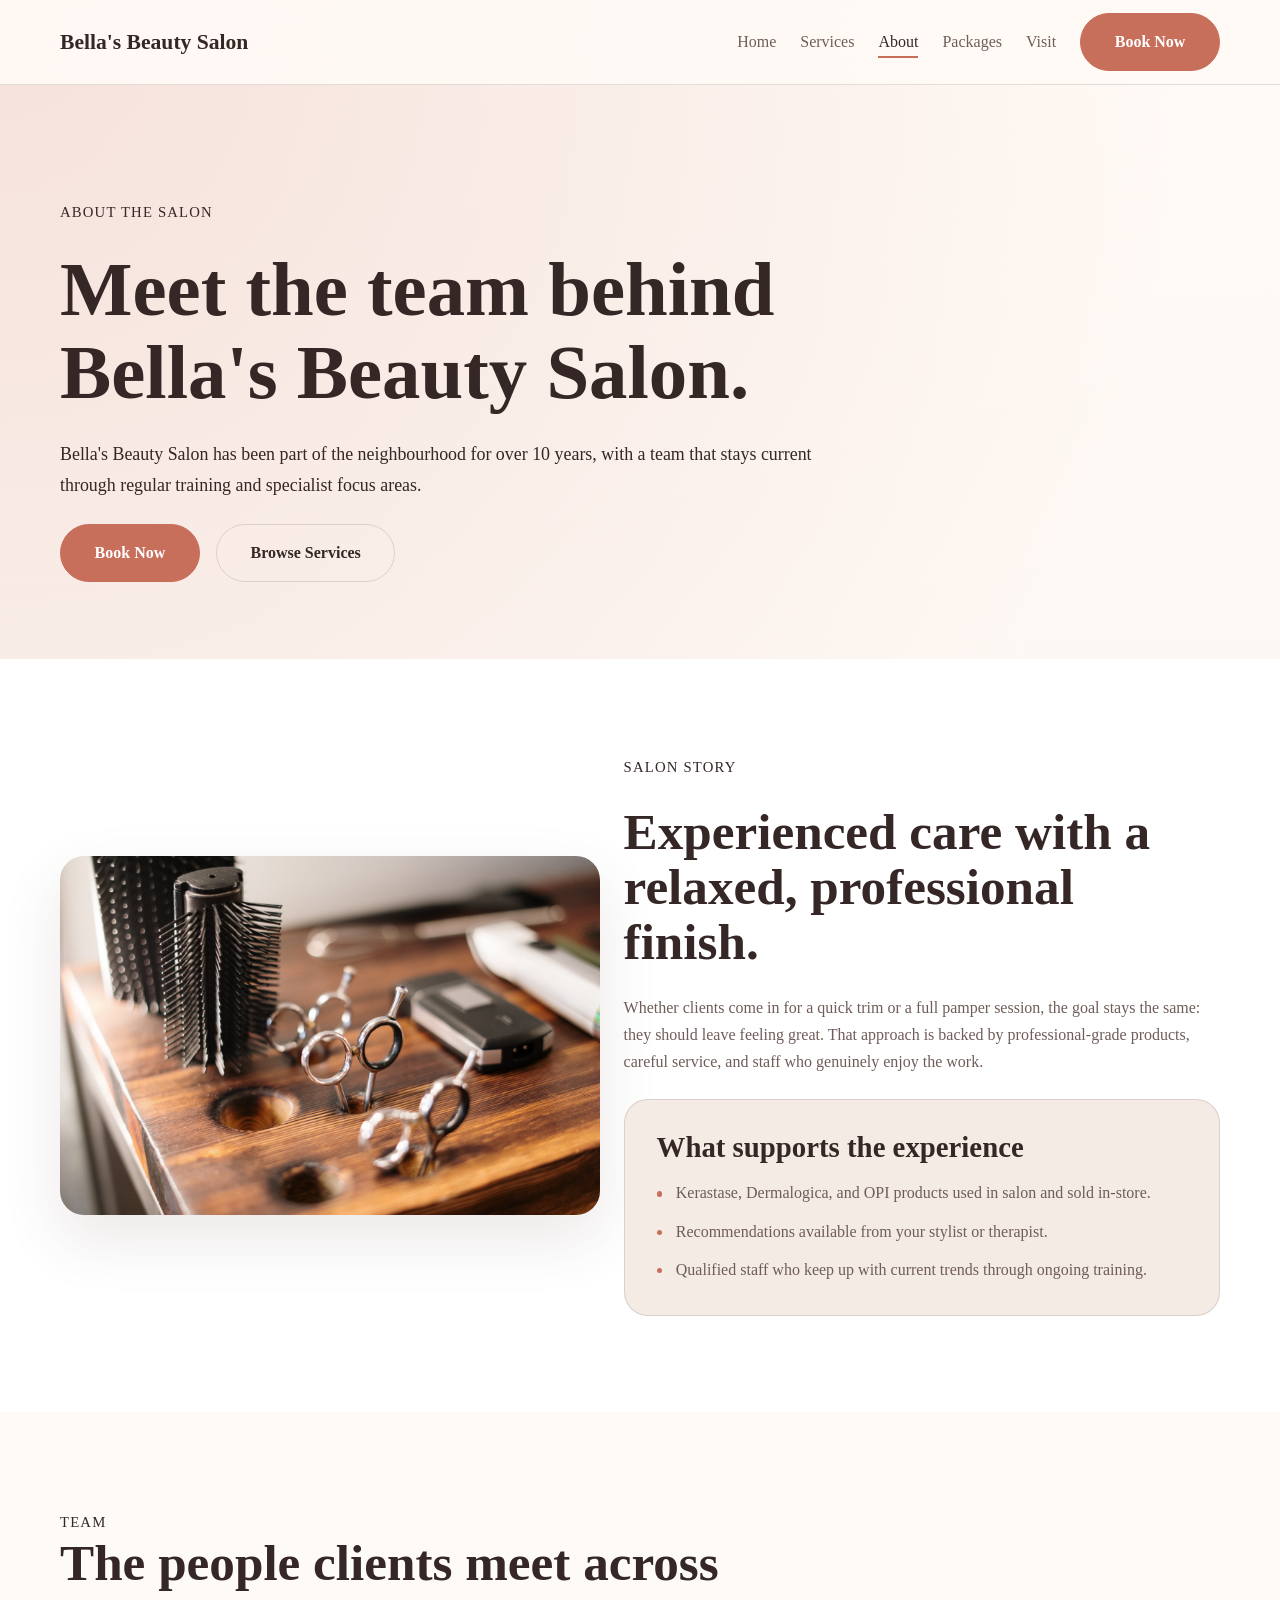
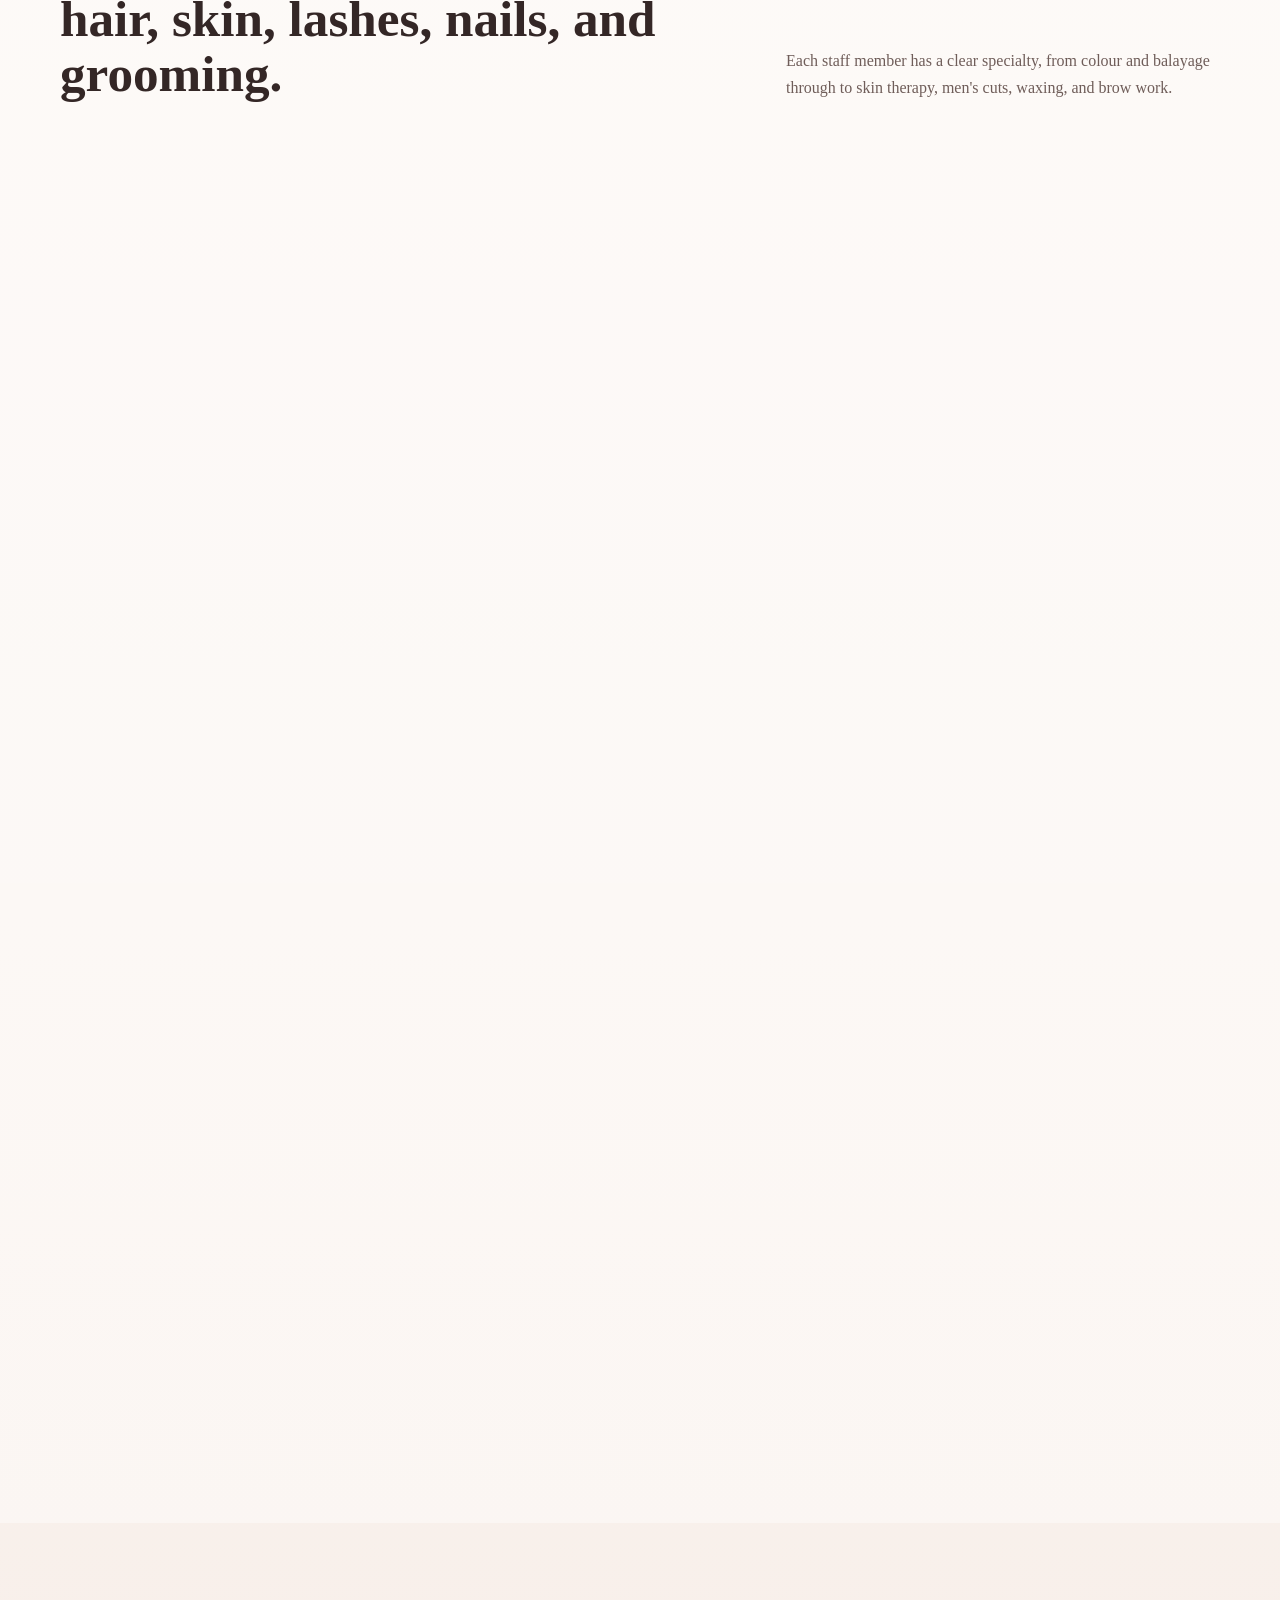
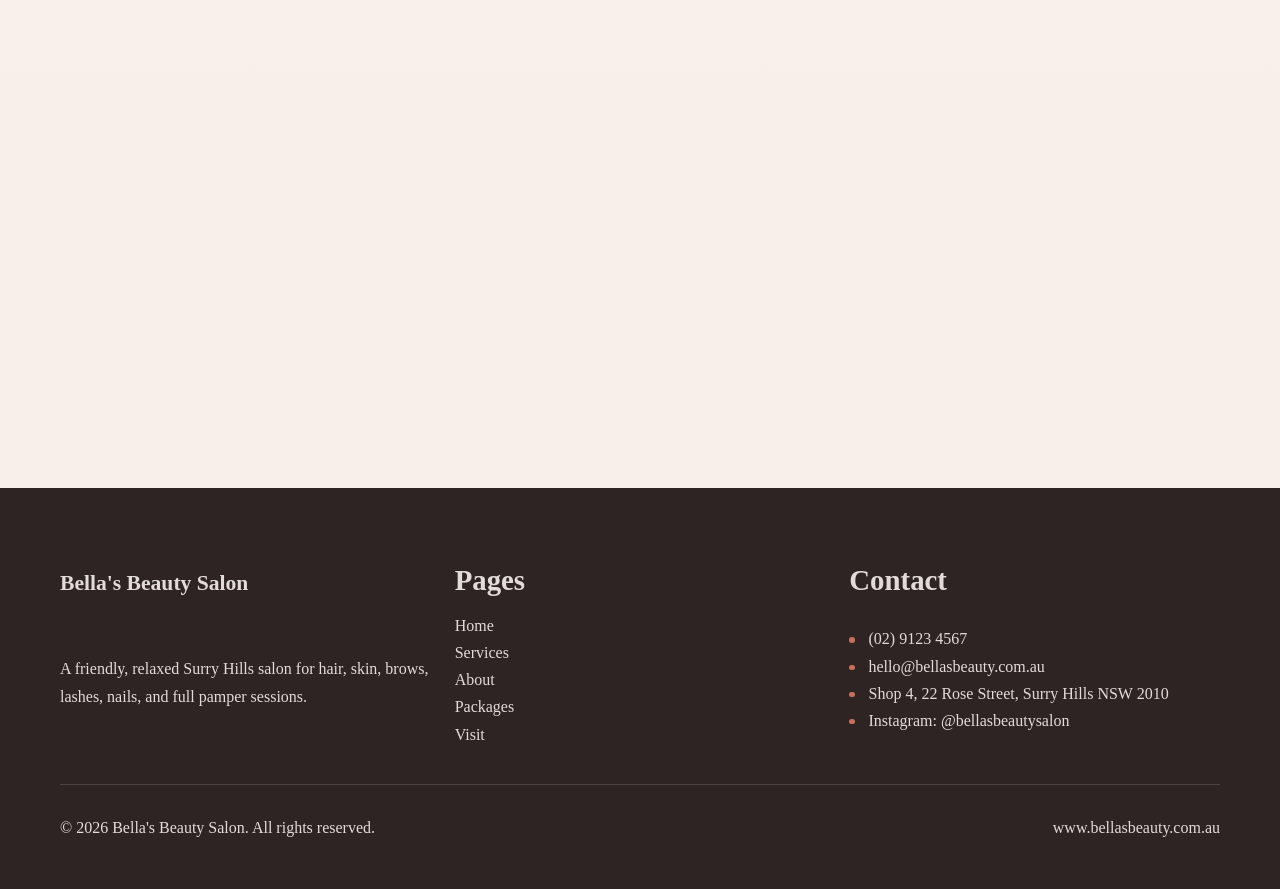
==== example-shop-site/output/about.html @ 9e752ef9 "Added sample files" ====
<!DOCTYPE html>
<html lang="en">
<head>
  <meta charset="UTF-8" />
  <meta name="viewport" content="width=device-width, initial-scale=1.0" />
  <title>About Bella's Beauty Salon - Bella's Beauty Salon</title>
  <meta
    name="description"
    content="Meet Bella and the team behind Bella's Beauty Salon, along with the products, training, and care standards that shape every appointment."
  />
  <link rel="stylesheet" href="assets/css/main.css" />
</head>
<body>
  <!-- HEADER PARTIAL -->
  <header class="site-header" role="banner">
  <div class="container site-header__inner">
    <a href="index.html" class="site-logo" aria-label="Bella's Beauty Salon - Home">
      Bella's Beauty Salon
    </a>

    <nav class="site-nav site-nav--sticky" id="site-nav" aria-label="Primary navigation">
      <ul class="nav-links" role="list">
        <li><a href="index.html" data-page="index">Home</a></li>
        <li><a href="services.html" data-page="services">Services</a></li>
        <li><a href="about.html" data-page="about">About</a></li>
        <li><a href="packages.html" data-page="packages">Packages</a></li>
        <li><a href="visit.html" data-page="visit">Visit</a></li>
      </ul>
    </nav>

    <a href="visit.html#booking" class="btn btn--primary nav-cta">Book Now</a>

    <button
      class="nav-toggle"
      type="button"
      aria-expanded="false"
      aria-controls="site-nav"
      aria-label="Open navigation menu"
      data-nav-toggle
    >
      <span></span><span></span><span></span>
    </button>
  </div>
</header>

  <main>
    <section class="hero hero--minimal" id="about-top">
      <div class="container">
        <div class="hero__panel" data-reveal>
          <span class="eyebrow">About the salon</span>
          <h1>Meet the team behind Bella's Beauty Salon.</h1>
          <p class="hero__lead">
            Bella's Beauty Salon has been part of the neighbourhood for over 10 years, with a team that stays current through regular training and specialist focus areas.
          </p>
          <div class="hero__actions">
            <a href="visit.html#booking" class="btn btn--primary">Book Now</a>
            <a href="services.html" class="btn btn--ghost">Browse Services</a>
          </div>
        </div>
      </div>
    </section>

    <section class="section-split section-padding" id="salon-story">
      <div class="container section-split__grid">
        <figure class="section-split__media" data-reveal>
          <picture>
            <source srcset="assets/images/salon_tools.avif" type="image/avif" />
            <img
              src="assets/images/salon_tools.avif"
              alt="Salon styling tools and products arranged neatly on a workstation."
              loading="lazy"
            />
          </picture>
        </figure>
        <div class="section-split__text" data-reveal>
          <span class="eyebrow">Salon story</span>
          <h2>Experienced care with a relaxed, professional finish.</h2>
          <p>
            Whether clients come in for a quick trim or a full pamper session, the goal stays the same: they should leave feeling great. That approach is backed by professional-grade products, careful service, and staff who genuinely enjoy the work.
          </p>
          <div class="section-split__text-panel stack">
            <h3>What supports the experience</h3>
            <ul class="pill-list" role="list">
              <li>Kerastase, Dermalogica, and OPI products used in salon and sold in-store.</li>
              <li>Recommendations available from your stylist or therapist.</li>
              <li>Qualified staff who keep up with current trends through ongoing training.</li>
            </ul>
          </div>
        </div>
      </div>
    </section>

    <section class="team-grid section-padding" id="team">
      <div class="container">
        <div class="section-head" data-reveal>
          <div>
            <span class="eyebrow">Team</span>
            <h2>The people clients meet across hair, skin, lashes, nails, and grooming.</h2>
          </div>
          <p>
            Each staff member has a clear specialty, from colour and balayage through to skin therapy, men's cuts, waxing, and brow work.
          </p>
        </div>

        <div class="team-grid__cards" data-reveal>
          <article class="team-card">
            <div class="team-card__initial" aria-hidden="true">B</div>
            <h3>Bella</h3>
            <p>Owner and Senior Stylist</p>
            <p>15+ years experience, specialising in colour and balayage.</p>
          </article>
          <article class="team-card">
            <div class="team-card__initial" aria-hidden="true">M</div>
            <h3>Mia</h3>
            <p>Skin therapist and lash specialist</p>
            <p>Supports facials, treatment-led skin care, and lash services.</p>
          </article>
          <article class="team-card">
            <div class="team-card__initial" aria-hidden="true">J</div>
            <h3>Jake</h3>
            <p>Men's cuts and fades</p>
            <p>Focused on precise grooming appointments and clean finishes.</p>
          </article>
          <article class="team-card">
            <div class="team-card__initial" aria-hidden="true">S</div>
            <h3>Sophie</h3>
            <p>Nails and waxing</p>
            <p>Handles manicure, pedicure, gel work, and waxing appointments.</p>
          </article>
          <article class="team-card">
            <div class="team-card__initial" aria-hidden="true">P</div>
            <h3>Priya</h3>
            <p>Hair and brow specialist</p>
            <p>Supports hair services alongside brow shaping and tinting.</p>
          </article>
        </div>
      </div>
    </section>

    <section class="section-list section-padding" id="standards">
      <div class="container">
        <div class="section-head" data-reveal>
          <div>
            <span class="eyebrow">Training and products</span>
            <h2>Why clients trust the team with colour, skin, and treatment choices.</h2>
          </div>
          <p>
            The salon combines brand-backed products, specialist roles, and a simple service style that stays approachable instead of overly technical.
          </p>
        </div>

        <div class="section-list__grid" data-reveal>
          <article class="detail-card stack">
            <h3>Product partners</h3>
            <ul class="detail-list" role="list">
              <li>Kerastase for hair care and home recommendations.</li>
              <li>Dermalogica for skin treatments and retail support.</li>
              <li>OPI for nail finishes and salon-quality polish results.</li>
            </ul>
          </article>
          <article class="detail-card stack">
            <h3>Service standards</h3>
            <ul class="detail-list" role="list">
              <li>Colour consultations recommended for major changes.</li>
              <li>Sensitive skin requests can be flagged at booking time.</li>
              <li>Regular training keeps the team current with new trends.</li>
            </ul>
          </article>
        </div>
      </div>
    </section>

    <section class="section-cta section-padding" id="about-cta">
      <div class="container">
        <div class="section-cta__panel" data-reveal>
          <span class="eyebrow">Book with the right specialist</span>
          <h2>Tell the team what you need and they can match you to the right appointment.</h2>
          <p>
            From balayage and fades to facials, lash lifts, manicures, and waxing, the team covers the full service mix under one roof.
          </p>
          <div class="hero__actions">
            <a href="visit.html#booking" class="btn btn--primary">Book Now</a>
            <a href="visit.html" class="btn btn--ghost">Contact the Salon</a>
          </div>
        </div>
      </div>
    </section>
  </main>

  <!-- FOOTER PARTIAL -->
  <footer class="site-footer site-footer--full" role="contentinfo">
  <div class="container">
    <div class="footer-grid">
      <div class="footer-brand">
        <a href="index.html" class="site-logo">Bella's Beauty Salon</a>
        <p>
          A friendly, relaxed Surry Hills salon for hair, skin, brows, lashes, nails,
          and full pamper sessions.
        </p>
      </div>

      <nav class="footer-nav" aria-label="Footer navigation">
        <h3 class="footer-nav__heading">Pages</h3>
        <ul role="list">
          <li><a href="index.html">Home</a></li>
          <li><a href="services.html">Services</a></li>
          <li><a href="about.html">About</a></li>
          <li><a href="packages.html">Packages</a></li>
          <li><a href="visit.html">Visit</a></li>
        </ul>
      </nav>

      <div class="footer-contact">
        <h3 class="footer-contact__heading">Contact</h3>
        <ul class="footer-contact__list" role="list">
          <li><a href="tel:0291234567">(02) 9123 4567</a></li>
          <li><a href="mailto:hello@bellasbeauty.com.au">hello@bellasbeauty.com.au</a></li>
          <li>Shop 4, 22 Rose Street, Surry Hills NSW 2010</li>
          <li>Instagram: @bellasbeautysalon</li>
        </ul>
      </div>
    </div>

    <div class="footer-bottom">
      <p class="footer-copyright">
        &copy; <span data-year></span> Bella's Beauty Salon. All rights reserved.
      </p>
      <a href="https://www.bellasbeauty.com.au" target="_blank" rel="noopener noreferrer">
        www.bellasbeauty.com.au
      </a>
    </div>
  </div>
</footer>

  <script src="assets/js/main.js" defer></script>
</body>
</html>
---- example-shop-site/output/assets/css/main.css ----
:root {
  --bg-primary: #fffaf6;
  --bg-secondary: #f5ebe5;
  --accent: #c86f5b;
  --accent-dark: #8e4c3f;
  --text-primary: #342726;
  --text-muted: #6f5d59;
  --border: rgba(52, 39, 38, 0.14);
  --white: #ffffff;

  --font-body: Georgia, "Times New Roman", serif;
  --font-heading: "Palatino Linotype", "Book Antiqua", Palatino, serif;
  --font-mono: Consolas, "Courier New", monospace;

  --space-section: 96px;
  --space-card: 32px;
  --space-gap: 24px;
  --space-inline: 20px;
  --space-stack: 16px;

  --radius-card: 24px;
  --radius-btn: 999px;

  --transition: 0.28s ease;

  --container-width: 1160px;
  --nav-height: 84px;
  --hero-min-height: 82vh;
  --border-thin: 1px solid var(--border);
  --shadow-soft: 0 24px 60px rgba(97, 66, 59, 0.12);
  --shadow-card: 0 16px 32px rgba(97, 66, 59, 0.08);
  --letter-space: 0.08em;
  --line-height-body: 1.7;
  --line-height-tight: 1.08;
  --fs-body: 1rem;
  --fs-small: 0.92rem;
  --fs-lead: 1.12rem;
  --fs-h1: clamp(2.8rem, 6vw, 5rem);
  --fs-h2: clamp(2rem, 4vw, 3.2rem);
  --fs-h3: clamp(1.3rem, 3vw, 1.8rem);
  --fs-h4: 1.08rem;
}

*,
*::before,
*::after {
  box-sizing: border-box;
}

html {
  scroll-behavior: smooth;
}

body,
h1,
h2,
h3,
h4,
p,
ul,
ol,
figure {
  margin: 0;
}

body {
  min-height: 100vh;
  background:
    radial-gradient(circle at top left, rgba(200, 111, 91, 0.18), transparent 28%),
    linear-gradient(180deg, rgba(255, 250, 246, 1), rgba(245, 235, 229, 0.9));
  color: var(--text-primary);
  font-family: var(--font-body);
  font-size: var(--fs-body);
  line-height: var(--line-height-body);
}

img {
  display: block;
  max-width: 100%;
}

a {
  color: inherit;
  text-decoration: none;
  transition: color var(--transition), background-color var(--transition), border-color var(--transition), transform var(--transition), opacity var(--transition);
}

button,
input,
textarea,
select {
  font: inherit;
}

button {
  cursor: pointer;
  background: none;
  border: none;
}

ul[role='list'],
ol[role='list'] {
  padding: 0;
  list-style: none;
}

h1,
h2,
h3,
h4 {
  font-family: var(--font-heading);
  line-height: var(--line-height-tight);
}

h1 {
  font-size: var(--fs-h1);
}

h2 {
  font-size: var(--fs-h2);
}

h3 {
  font-size: var(--fs-h3);
}

h4 {
  font-size: var(--fs-h4);
}

p,
li,
dd,
dt {
  color: var(--text-muted);
}

small,
.eyebrow,
.meta-label {
  display: inline-block;
  font-size: var(--fs-small);
  letter-spacing: var(--letter-space);
  text-transform: uppercase;
}

main {
  overflow: clip;
}

.container {
  width: min(calc(100% - (var(--space-inline) * 2)), var(--container-width));
  margin-inline: auto;
}

.grid {
  display: grid;
  gap: var(--space-gap);
}

.flex {
  display: flex;
  gap: var(--space-gap);
}

.section-padding {
  padding-block: var(--space-section);
}

[data-reveal] {
  opacity: 0;
  transform: translateY(var(--space-inline));
  transition: opacity var(--transition), transform var(--transition);
}

[data-reveal].is-visible {
  opacity: 1;
  transform: translateY(0);
}

.btn {
  display: inline-flex;
  align-items: center;
  justify-content: center;
  gap: calc(var(--space-stack) / 2);
  padding: calc(var(--space-stack) * 0.9) calc(var(--space-card) * 1.05);
  border-radius: var(--radius-btn);
  border: var(--border-thin);
  font-weight: 700;
  transition: transform var(--transition), box-shadow var(--transition), background-color var(--transition), color var(--transition), border-color var(--transition);
}

.btn:hover,
.btn:focus-visible {
  transform: translateY(calc(var(--space-stack) * -0.12));
  box-shadow: var(--shadow-card);
}

.btn--primary {
  background: var(--accent);
  border-color: var(--accent);
  color: var(--white);
}

.btn--primary:hover,
.btn--primary:focus-visible {
  background: var(--accent-dark);
  border-color: var(--accent-dark);
}

.btn--secondary {
  background: rgba(255, 255, 255, 0.08);
  color: var(--white);
  border-color: rgba(255, 255, 255, 0.36);
}

.btn--ghost {
  background: transparent;
  color: var(--text-primary);
}

a:focus-visible,
button:focus-visible {
  outline: calc(var(--space-stack) / 4) solid var(--accent-dark);
  outline-offset: calc(var(--space-stack) / 4);
}

.site-header {
  position: sticky;
  top: 0;
  z-index: 20;
  backdrop-filter: blur(calc(var(--space-stack) * 1.25));
  background: rgba(255, 250, 246, 0.92);
  border-bottom: var(--border-thin);
}

.site-header__inner {
  min-height: var(--nav-height);
  display: flex;
  align-items: center;
  justify-content: space-between;
  gap: var(--space-gap);
}

.site-logo {
  font-family: var(--font-heading);
  font-size: 1.35rem;
  font-weight: 700;
  color: var(--text-primary);
}

.site-nav {
  margin-left: auto;
}

.nav-links {
  display: flex;
  align-items: center;
  gap: var(--space-gap);
}

.nav-links a {
  position: relative;
  padding-block: calc(var(--space-stack) / 2);
  color: var(--text-muted);
}

.nav-links a::after {
  content: '';
  position: absolute;
  left: 0;
  bottom: 0;
  width: 100%;
  height: calc(var(--space-stack) / 6);
  background: var(--accent);
  transform: scaleX(0);
  transform-origin: left center;
  transition: transform var(--transition);
}

.nav-links a:hover,
.nav-links a:focus-visible,
.nav-links a.active {
  color: var(--text-primary);
}

.nav-links a:hover::after,
.nav-links a:focus-visible::after,
.nav-links a.active::after {
  transform: scaleX(1);
}

.nav-toggle {
  display: none;
  width: calc(var(--space-card) * 1.5);
  height: calc(var(--space-card) * 1.5);
  padding: calc(var(--space-stack) / 3);
  border-radius: 50%;
  border: var(--border-thin);
}

.nav-toggle span {
  display: block;
  width: 100%;
  height: calc(var(--space-stack) / 6);
  margin-block: calc(var(--space-stack) / 5);
  border-radius: var(--radius-btn);
  background: var(--text-primary);
}

.hero {
  position: relative;
}

.hero__content,
.hero__grid,
.section-split__grid,
.footer-grid,
.section-list__grid,
.contact-list,
.faq-list,
.stats-grid,
.cards-grid,
.footer-bottom {
  display: grid;
  gap: var(--space-gap);
}

.hero--fullscreen {
  min-height: var(--hero-min-height);
  display: flex;
  align-items: flex-end;
  color: var(--white);
  background-image:
    linear-gradient(135deg, rgba(30, 19, 18, 0.76), rgba(59, 37, 32, 0.3)),
    url('../images/salon_interior_hero.jpg');
  background-position: center;
  background-size: cover;
}

.hero--fullscreen .container {
  padding-block: calc(var(--space-section) * 1.3) calc(var(--space-section) * 0.9);
}

.hero__panel {
  max-width: 46rem;
  display: grid;
  gap: var(--space-gap);
}

.hero__lead {
  font-size: var(--fs-lead);
  color: inherit;
}

.hero__actions {
  display: flex;
  flex-wrap: wrap;
  gap: var(--space-stack);
}

.hero__caption {
  max-width: 28rem;
  font-size: var(--fs-small);
  color: rgba(255, 255, 255, 0.82);
}

.hero--split {
  padding-block: calc(var(--space-section) * 1.2) var(--space-section);
}

.hero__grid,
.section-split__grid {
  align-items: center;
}

.hero__media,
.section-split__media {
  position: relative;
  overflow: hidden;
  border-radius: var(--radius-card);
  box-shadow: var(--shadow-soft);
}

.hero__media img,
.section-split__media img {
  width: 100%;
  height: 100%;
  object-fit: cover;
}

.hero__media {
  min-height: 26rem;
}

.hero__text,
.section-split__text {
  display: grid;
  gap: var(--space-gap);
}

.hero--minimal {
  padding-block: calc(var(--space-section) * 1.2) calc(var(--space-section) * 0.8);
}

.hero--minimal .hero__panel {
  max-width: 48rem;
}

.section-cards {
  background: rgba(255, 255, 255, 0.54);
}

.section-head {
  display: grid;
  gap: var(--space-stack);
  margin-bottom: calc(var(--space-card) * 1.2);
}

.cards-grid {
  grid-template-columns: repeat(auto-fit, minmax(220px, 1fr));
}

.card {
  height: 100%;
  padding: var(--space-card);
  background: var(--white);
  border: var(--border-thin);
  border-radius: var(--radius-card);
  box-shadow: var(--shadow-card);
  display: grid;
  gap: var(--space-stack);
}

.card__tag,
.price-tag {
  color: var(--accent-dark);
  font-weight: 700;
}

.card__list,
.pill-list,
.detail-list {
  display: grid;
  gap: calc(var(--space-stack) * 0.7);
}

.pill-list li,
.card__list li,
.detail-list li,
.footer-contact__list li {
  position: relative;
  padding-left: calc(var(--space-stack) * 1.2);
}

.pill-list li::before,
.card__list li::before,
.detail-list li::before,
.footer-contact__list li::before {
  content: '';
  position: absolute;
  left: 0;
  top: 0.75em;
  width: calc(var(--space-stack) / 3);
  height: calc(var(--space-stack) / 3);
  border-radius: 50%;
  background: var(--accent);
}

.section-split {
  background: var(--white);
}

.section-split__text-panel {
  padding: var(--space-card);
  background: var(--bg-secondary);
  border: var(--border-thin);
  border-radius: var(--radius-card);
}

.section-list {
  background: rgba(255, 255, 255, 0.4);
}

.section-list__grid {
  grid-template-columns: repeat(auto-fit, minmax(240px, 1fr));
}

.detail-card,
.faq-item {
  padding: var(--space-card);
  background: var(--white);
  border: var(--border-thin);
  border-radius: var(--radius-card);
  box-shadow: var(--shadow-card);
}

.faq-item {
  display: grid;
  gap: var(--space-stack);
}

.faq-button {
  width: 100%;
  display: flex;
  justify-content: space-between;
  align-items: center;
  gap: var(--space-gap);
  color: var(--text-primary);
  font-weight: 700;
  text-align: left;
}

.faq-button span:last-child {
  color: var(--accent-dark);
  font-size: var(--fs-h3);
}

.section-stats {
  padding-block: calc(var(--space-section) * 0.45);
}

.stats-grid {
  grid-template-columns: repeat(auto-fit, minmax(170px, 1fr));
}

.stat-card {
  padding: calc(var(--space-card) * 0.9);
  background: rgba(255, 255, 255, 0.75);
  border-radius: var(--radius-card);
  border: var(--border-thin);
  text-align: center;
}

.stat-card strong {
  display: block;
  font-family: var(--font-heading);
  font-size: var(--fs-h3);
  color: var(--text-primary);
}

.section-marquee {
  overflow: hidden;
  border-block: var(--border-thin);
  background: var(--bg-secondary);
}

.marquee-track {
  display: flex;
  gap: var(--space-gap);
  width: max-content;
  padding-block: calc(var(--space-card) * 0.65);
  animation: marquee-scroll 26s linear infinite;
}

.marquee-track span {
  padding: calc(var(--space-stack) * 0.55) calc(var(--space-card) * 0.75);
  border-radius: var(--radius-btn);
  background: rgba(255, 255, 255, 0.8);
  border: var(--border-thin);
  color: var(--text-primary);
  white-space: nowrap;
}

@keyframes marquee-scroll {
  from {
    transform: translateX(0);
  }

  to {
    transform: translateX(calc(-50% - (var(--space-gap) / 2)));
  }
}

.section-cta {
  color: var(--white);
}

.section-cta__panel {
  padding: calc(var(--space-card) * 1.25);
  border-radius: var(--radius-card);
  background:
    linear-gradient(135deg, rgba(142, 76, 63, 0.96), rgba(200, 111, 91, 0.9)),
    rgba(142, 76, 63, 1);
  box-shadow: var(--shadow-soft);
  display: grid;
  gap: var(--space-gap);
}

.section-cta__panel p,
.section-cta__panel li {
  color: rgba(255, 255, 255, 0.84);
}

.section-cta .btn--ghost {
  border-color: rgba(255, 255, 255, 0.4);
  color: var(--white);
}

.team-grid {
  background: rgba(255, 255, 255, 0.52);
}

.team-grid__cards {
  display: grid;
  grid-template-columns: repeat(auto-fit, minmax(220px, 1fr));
  gap: var(--space-gap);
}

.team-card {
  padding: var(--space-card);
  background: var(--white);
  border: var(--border-thin);
  border-radius: var(--radius-card);
  box-shadow: var(--shadow-card);
  display: grid;
  gap: var(--space-stack);
}

.team-card__initial {
  width: calc(var(--space-card) * 1.8);
  aspect-ratio: 1;
  border-radius: 50%;
  display: grid;
  place-items: center;
  background: var(--bg-secondary);
  color: var(--accent-dark);
  font-family: var(--font-heading);
  font-size: var(--fs-h3);
}

.site-footer {
  padding-block: calc(var(--space-section) * 0.8) calc(var(--space-section) * 0.5);
  background: #2f2424;
}

.site-footer p,
.site-footer li,
.site-footer a,
.site-footer h3 {
  color: rgba(255, 250, 246, 0.86);
}

.footer-grid {
  grid-template-columns: repeat(auto-fit, minmax(220px, 1fr));
  padding-bottom: calc(var(--space-card) * 1.15);
}

.footer-brand,
.footer-nav,
.footer-contact {
  display: grid;
  gap: var(--space-stack);
}

.footer-bottom {
  padding-top: calc(var(--space-card) * 0.9);
  border-top: 1px solid rgba(255, 250, 246, 0.14);
}

.contact-stack,
.stack {
  display: grid;
  gap: var(--space-stack);
}

.page-intro {
  max-width: 38rem;
}

.surface-note {
  padding: calc(var(--space-card) * 0.9);
  background: rgba(255, 255, 255, 0.8);
  border-radius: var(--radius-card);
  border: var(--border-thin);
}

.sr-only {
  position: absolute;
  width: 1px;
  height: 1px;
  padding: 0;
  margin: -1px;
  overflow: hidden;
  clip: rect(0, 0, 0, 0);
  white-space: nowrap;
  border: 0;
}

@media (min-width: 768px) {
  .hero__grid,
  .section-split__grid,
  .footer-bottom {
    grid-template-columns: minmax(0, 1fr) minmax(0, 1fr);
    align-items: center;
  }

  .section-split__grid {
    grid-template-columns: minmax(0, 0.95fr) minmax(0, 1.05fr);
  }

  .footer-bottom {
    grid-template-columns: minmax(0, 1fr) auto;
  }
}

@media (max-width: 767px) {
  .nav-cta {
    display: none;
  }

  .nav-toggle {
    display: block;
  }

  .site-nav {
    position: absolute;
    top: calc(100% + (var(--space-stack) / 2));
    left: var(--space-inline);
    right: var(--space-inline);
    padding: var(--space-card);
    border-radius: var(--radius-card);
    border: var(--border-thin);
    background: rgba(255, 250, 246, 0.98);
    box-shadow: var(--shadow-soft);
    opacity: 0;
    pointer-events: none;
    transform: translateY(calc(var(--space-stack) * -0.7));
    transition: opacity var(--transition), transform var(--transition);
  }

  .site-header.is-open .site-nav {
    opacity: 1;
    pointer-events: auto;
    transform: translateY(0);
  }

  .nav-links {
    flex-direction: column;
    align-items: flex-start;
  }

  .hero__media {
    min-height: 18rem;
  }

  .section-padding,
  .hero--split,
  .hero--minimal {
    padding-block: calc(var(--space-section) * 0.7);
  }
}

@media (min-width: 1100px) {
  .hero__grid {
    grid-template-columns: minmax(0, 1.02fr) minmax(0, 0.98fr);
  }

  .section-head {
    grid-template-columns: minmax(0, 0.9fr) minmax(0, 0.55fr);
    align-items: end;
  }
}
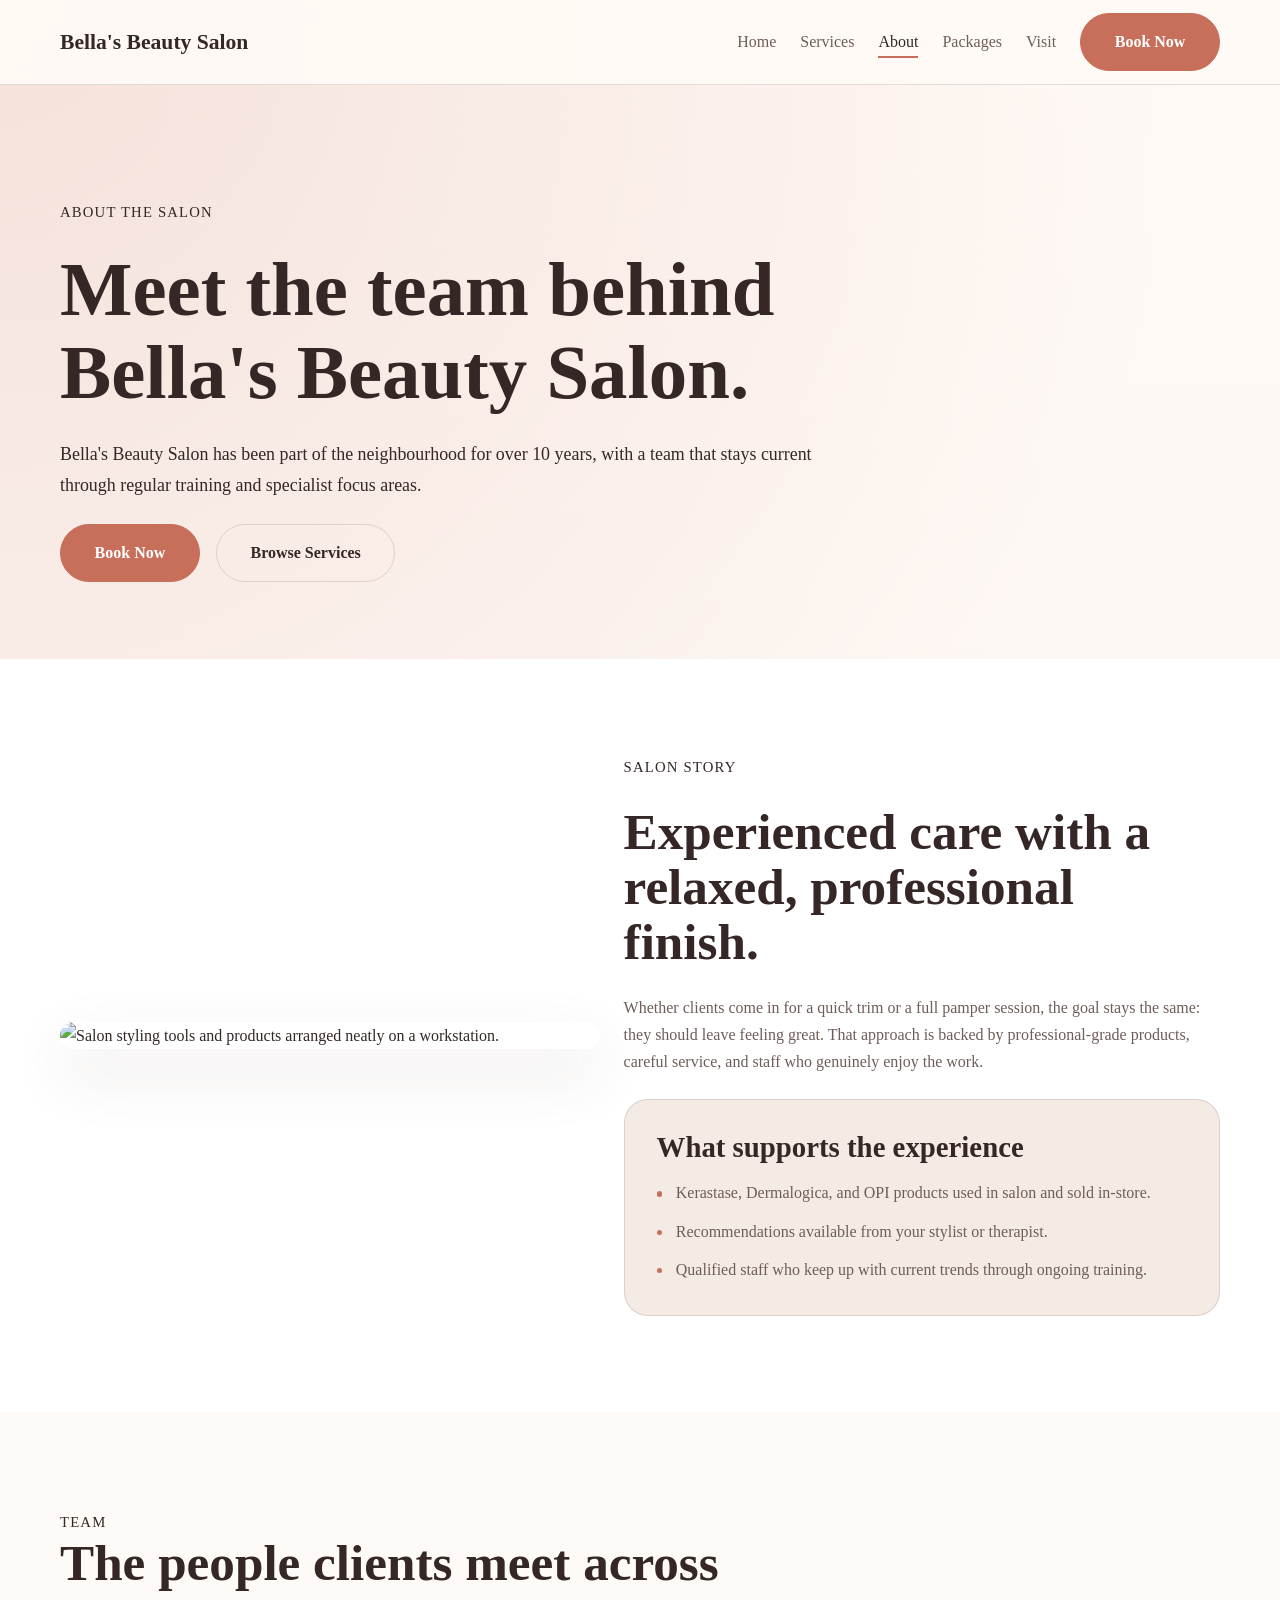
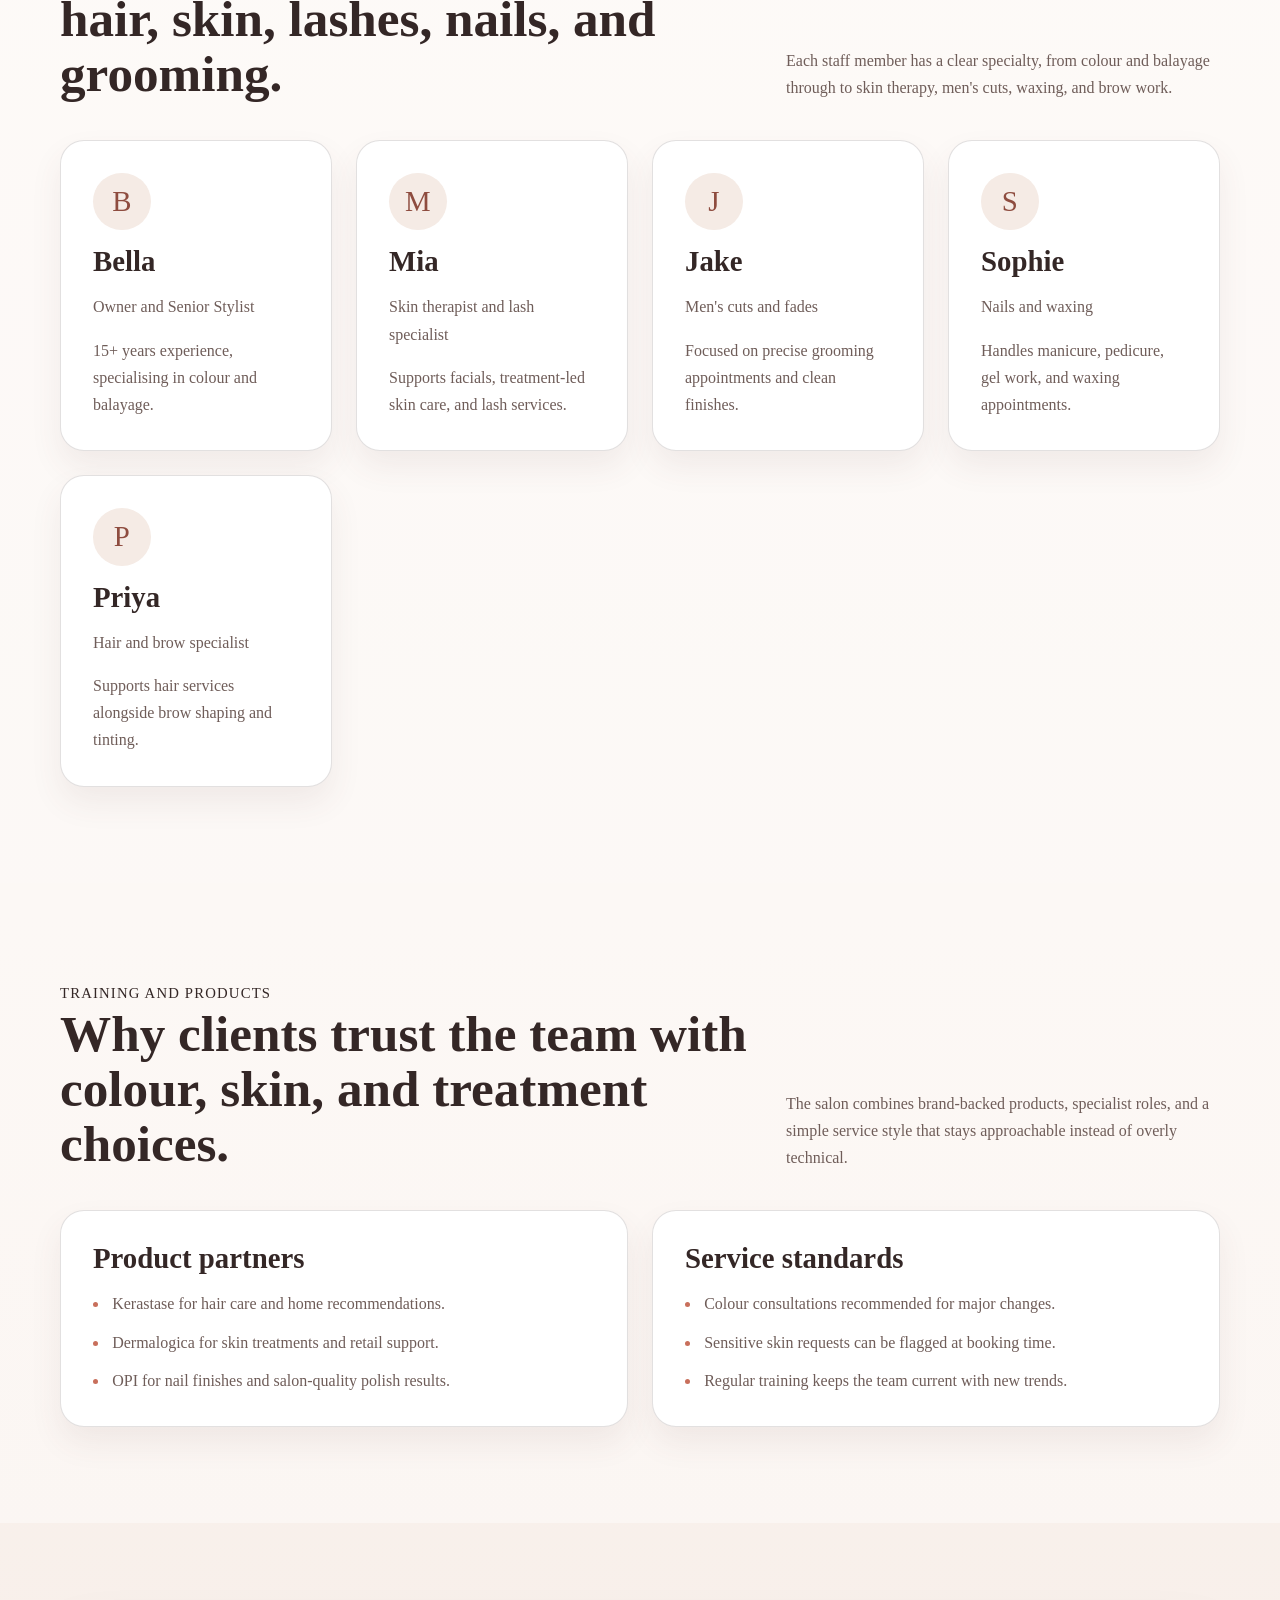
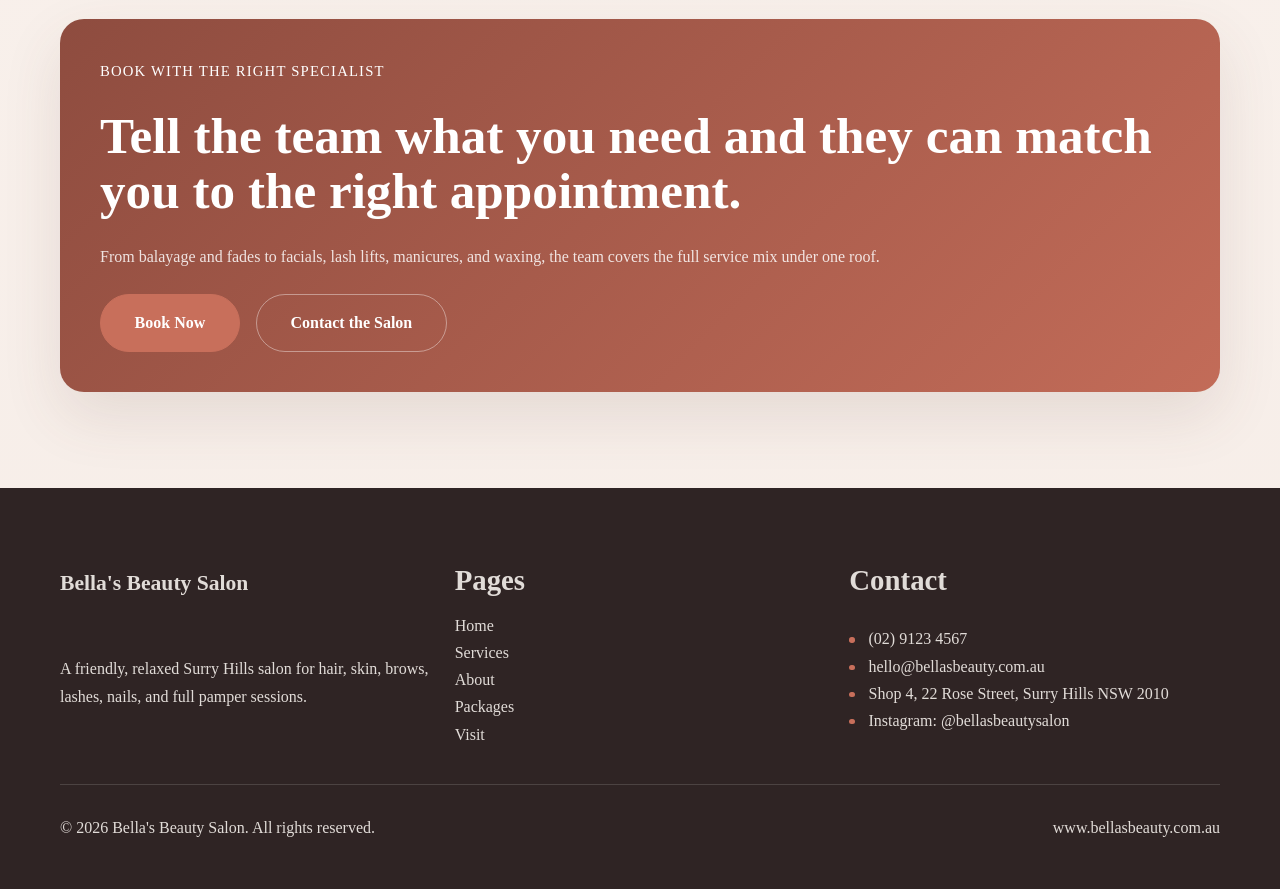
==== commit f279b752: "add image optimizer tool and skill" ====
--- a/example-shop-site/output/about.html
+++ b/example-shop-site/output/about.html
@@ -64,9 +64,9 @@
       <div class="container section-split__grid">
         <figure class="section-split__media" data-reveal>
           <picture>
-            <source srcset="assets/images/salon_tools.avif" type="image/avif" />
+            <source srcset="assets/images/salon_tools_optimized.avif" type="image/avif" />
             <img
-              src="assets/images/salon_tools.avif"
+              src="assets/images/salon_tools_optimized.avif"
               alt="Salon styling tools and products arranged neatly on a workstation."
               loading="lazy"
             />
--- a/example-shop-site/output/assets/css/main.css
+++ b/example-shop-site/output/assets/css/main.css
@@ -333,7 +333,7 @@
   color: var(--white);
   background-image:
     linear-gradient(135deg, rgba(30, 19, 18, 0.76), rgba(59, 37, 32, 0.3)),
-    url('../images/salon_interior_hero.jpg');
+    url('../images/salon_interior_hero_optimized.jpg');
   background-position: center;
   background-size: cover;
 }
